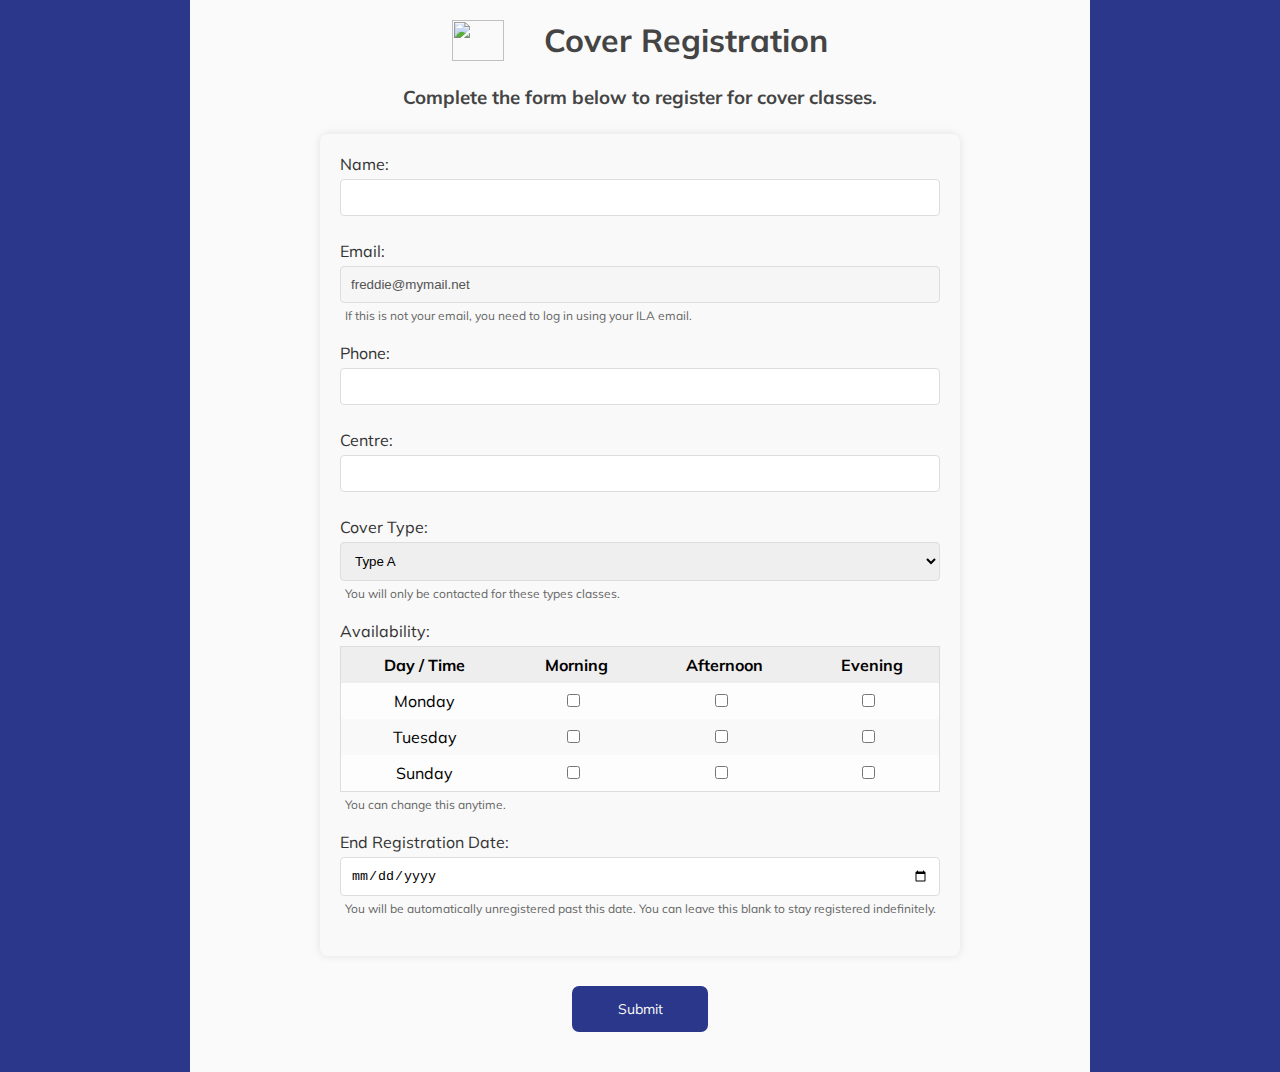
==== Index.html @ 5791f32a "v.0.0.9" ====
<!DOCTYPE html>
<html>
  <meta name="viewport" content="width=device-width, initial-scale=1">
  <head>
    <title>ILA Cover Manager</title>
    <!-- <?!= include('Stylesheet'); ?> -->
    <link rel="preconnect" href="https://fonts.googleapis.com">
    <link rel="preconnect" href="https://fonts.gstatic.com" crossorigin>
    <link href="https://fonts.googleapis.com/css2?family=Mulish:wght@300;400;700&display=swap" rel="stylesheet">
    <link rel="stylesheet" href="https://fonts.googleapis.com/css2?family=Material+Symbols+Outlined:opsz,wght,FILL,GRAD@20..48,100..700,0..1,-50..200" />
    <link rel="stylesheet" href="dev/style.css">
    
  </head>
  <body>
    <header class="header">
      <img src="https://ila.edu.vn/tieng-anh-cho-be/themes/ila-theme-2023/assets/images/logo-ila.png" alt="" width="52" height="41">        
      <h1>Cover Registration</h1>
    </header>

    <main>

      <section class="section-details nodisplay">

        <div class="details-status">
          <h3>You are currently registered for cover classes</h3>
          <h4>See the details below. You can edit or unregister at anytime.</h4>
        </div>

        <div class="details-container">
          <div class="details-row">
            <div class="details-row-title">Name</div>
            <div class="details-row-text" id="details-name"></div>
          </div>
          <div class="details-row">
            <div class="details-row-title">Email</div>
            <div class="details-row-text" id="details-email"></div>
          </div>
          <div class="details-row">
            <div class="details-row-title">Phone Number</div>
            <div class="details-row-text" id="details-phone"></div>
          </div>
          <div class="details-row">
            <div class="details-row-title">Centre</div>
            <div class="details-row-text" id="details-centre"></div>
          </div>
          <div class="details-row">
            <div class="details-row-title">Availability</div>
            <div class="details-row-text" id="details-availability-table">
              <table>
                <tr class="availability-table-row availability-table-row-header">
                    <th class="availability-table-head table-head-col1">Days</th>
                    <th class="availability-table-head">Morning</th>
                    <th class="availability-table-head">Afternoon</th>
                    <th class="availability-table-head">Evening</th>
                </tr>
                <tr id="row-monday" class="availability-table-row">
                    <td class="availability-table-row-head">Monday</td>
                    <td class="availability-table-cell"></td>
                    <td class="availability-table-cell"></td>
                    <td class="availability-table-cell"></td>
                </tr>
                <tr id="row-tuesday" class="availability-table-row">
                    <td class="availability-table-row-head">Tuesday</td>
                    <td class="availability-table-cell"></td>
                    <td class="availability-table-cell"></td>
                    <td class="availability-table-cell"></td>
                </tr>
                <tr id="row-wednesday" class="availability-table-row">
                    <td class="availability-table-row-head">Wednesday</td>
                    <td class="availability-table-cell"></td>
                    <td class="availability-table-cell"></td>
                    <td class="availability-table-cell"></td>
                </tr>
                <tr id="row-thursday" class="availability-table-row">
                    <td class="availability-table-row-head">Thursday</td>
                    <td class="availability-table-cell"></td>
                    <td class="availability-table-cell"></td>
                    <td class="availability-table-cell"></td>
                </tr>
                <tr id="row-friday" class="availability-table-row">
                    <td class="availability-table-row-head">Friday</td>
                    <td class="availability-table-cell"></td>
                    <td class="availability-table-cell"></td>
                    <td class="availability-table-cell"></td>
                </tr>
                <tr id="row-saturday" class="availability-table-row">
                    <td class="availability-table-row-head">Saturday</td>
                    <td class="availability-table-cell"></td>
                    <td class="availability-table-cell"></td>
                    <td class="availability-table-cell"></td>
                </tr>
                <tr id="row-sunday" class="availability-table-row">
                    <td class="availability-table-row-head">Sunday</td>
                    <td class="availability-table-cell"></td>
                    <td class="availability-table-cell"></td>
                    <td class="availability-table-cell"></td>
                </tr>
              </table>
            </div>
          </div>
          <div class="details-row">
            <div class="details-row-title">Type(s) of Cover</div>
            <div class="details-row-text" id="details-coverType">
              <ul id="coverType-list"></ul>
            </div>
          </div>
          <div class="details-controls">
            <button class="btn" id="btn-details-edit">Edit</button>
            <button class="btn" id="btn-details-unregister">Unregister</button>
          </div>
        </div>
      </section>

      <section class="section-unregister nodisplay">
        <h1>We're sorry to see you go.</h1>
        <h1>Please come again soon :)</h1>
        <div class="btn" id="btn-unregister-exit">
          <span class="btn-text">Home Page</span>
          <span class="material-symbols-outlined">home</span>
        </div>
      </section>

      <section class="section-signup nodisplay">
        <div class="signup-status">
          <h2>Register for cover classes here.</h2>
        </div>
        <div class="signup-instructions">
          <h3>How does it work?</h3>
          <div class="signup-instruct-container">
            <div class="signup-instruct-row">
              <div class="signup-instruct-number">1</div>
              <div class="signup-instruct-text">Enter your contact information on this site. You can specify preferences about cover classes, such as availability and the types of classes.</div>
            </div>
            <div class="signup-instruct-row">
              <div class="signup-instruct-number">2</div>
              <div class="signup-instruct-text">Our Scheduling Team will periodically contact you about cover classes that fit your preferences. There is no obligation to cover every class.</div>
            </div>
            <div class="signup-instruct-row">
              <div class="signup-instruct-number">3</div>
              <div class="signup-instruct-text">If you do accept a cover class, the Scheduler will send you the details via email.</div>
            </div>
            <div class="signup-instruct-row">
              <div class="signup-instruct-number">4</div>
              <div class="signup-instruct-text">Teach!</div>
            </div>
          </div>
        </div>
        <div class="btn btn-signup">Sign Me Up!</div>
        <div class="signup-faq-container">
          <h4>FAQs</h4>
          <div class="faq-row">
            <div class="faq-title">Are the cover classes for teachers on sick leave or annual leave?</div>
            <div class="faq-text">Both. You could be contacted in either situation. If it's for annual leave, the Scheduler might ask if you can teach several lessons. Again, there is no obligation to cover all classes.</div>
          </div>
          <div class="faq-row">
            <div class="faq-title">Do I have to accept all covers?</div>
            <div class="faq-text">No. However, if you are registered here, we ask that you accept most covers proposed to you.</div>
          </div>
          <div class="faq-row">
            <div class="faq-title">Will lesson plans be provided for me?</div>
            <div class="faq-text">In most cases, the covers are arranged in advance, so lesson plans would not be provided. For emergency covers, that Academic Team or other teachers will try to support you with a lesson plan.</div>
          </div>
        </div>
      </section>

      <section class="section-form nodisplay">
        <div class="form-status">
          <h3 class="form-status-title">Complete the form below to register for cover classes.</h3>
        </div>
        <div class="user-form-container">
          <form>
            <!-- Name Field -->
            <label for="name" id="label-name" class="user-form-label">Name:</label>
            <input type="text" id="user-form-name" class="user-form-input">       
            <span class="user-form-description"></span><br>
        
            <!-- Email Field -->
            <label for="email" id="label-email" class="user-form-label">Email:</label>
            <input type="text" id="user-form-email" class="user-form-input" disabled>       
            <span class="user-form-description">If this is not your email, you need to log in using your ILA email.</span><br>
        
            <!-- Phone Field -->
            <label for="phone" id="label-phone" class="user-form-label">Phone:</label>
            <input type="text" id="user-form-phone" class="user-form-input">       
            <span class="user-form-description"></span><br>

            <!-- Centre -->
            <label for="centre" id="label-centre" class="user-form-label">Centre:</label>
            <input type="text" id="user-form-centre" class="user-form-input">       
            <span class="user-form-description"></span><br>
        
            <!-- coverType Dropdown -->
            <label for="coverType" id="label-coverType" class="user-form-label">Cover Type:</label>
            <select id="user-form-coverType" class="user-form-input">
                <option>Type A</option>
                <option>Type B</option>
                <option>Type C</option>
            </select>            
            <span class="user-form-description">You will only be contacted for these types classes.</span><br>
        
            <!-- Availability Table -->
            <label for="coverType" id="label-coverType" class="user-form-label">Availability:</label>
            <table id="user-form-availability" class="user-form-input">
                <tr>
                    <th>Day / Time</th>
                    <th>Morning</th>
                    <th>Afternoon</th>
                    <th>Evening</th>
                </tr>
                <tr>
                    <td>Monday</td>
                    <td><input type="checkbox" id="mondayMorning"></td>
                    <td><input type="checkbox" id="mondayAfternoon"></td>
                    <td><input type="checkbox" id="mondayEvening"></td>
                </tr>
                <tr>
                    <td>Tuesday</td>
                    <td><input type="checkbox" id="tuesdayMorning"></td>
                    <td><input type="checkbox" id="tuesdayAfternoon"></td>
                    <td><input type="checkbox" id="tuesdayEvening"></td>
                </tr>
                <tr>
                    <td>Sunday</td>
                    <td><input type="checkbox" id="sundayMorning"></td>
                    <td><input type="checkbox" id="sundayAfternoon"></td>
                    <td><input type="checkbox" id="sundayEvening"></td>
                </tr>
            </table>       
            <span class="user-form-description">You can change this anytime.</span><br>

            <!-- endDate Field -->
            <label for="endDate" id="label-endDate" class="user-form-label">End Registration Date:</label>
            <input type="date" id="user-form-endDate" class="user-form-input">       
            <span class="user-form-description">You will be automatically unregistered past this date. You can leave this blank to stay registered indefinitely.</span><br>
        
          </form>
          <div class="btn btn-submit" id="user-form-submit">Submit</div>
        </div>
      </section>

      <section class="section-status nodisplay">
        <h1>This is the status page</h1>
      </section>
      
  
      <section class="section-loader">
        <div class="loader-text">
          <h3>Loading...</h3>
          <h3>This should only take a few seconds.</h3>
        </div>
        <div class="loader"></div>
      </section>

      <section class="section-dev nodisplay">
        <button onclick="getData()">Get Data</button>
        <button onclick="setData()">Set Data</button>
      </section>

    </main>
    
    <!-- <?!= include('Script'); ?> -->
    <script src="dev/script.js"></script>
  </body>
</html>
---- dev/style.css ----
:root {
    --color-ila: #2b378b;
}

.none {
    outline: 3px solid yellow;
}


/***********************************************/
/**      CLASSES: general classes              */
/***********************************************/
h1, h2, h3, h4, h5, h6, p, span {
    text-align: center;
    margin: 5px 0;
    color: #333;
}

h1, h2, h3, h4, h5, h6 {
    color: #444;
}

th, td {
    padding: 0 5px;
}

section { 
    width: 100%;
    padding: 0 20px;
}


.material-symbols-outlined {
  font-variation-settings:
  'FILL' 0,
  'wght' 400,
  'GRAD' 0,
  'opsz' 24;
  margin: 0;
  vertical-align: middle;
}

.btn {    
    display: flex;
    justify-content: center;
    align-items: center;
    height: 40px;
    width: 130px;
    margin: 0 20px;
    padding: 3px;
    background-color: var(--color-ila);
    border-radius: 7px;
    border: none;
    font-size: 14px;
    color: #F9F9F9;
    cursor: pointer;
}

.btn > span {
    color: #F9F9F9;
}

.btn > * {
    margin: 5px;
}

.btn:hover {
    box-shadow: 0 0 2px 0px darkblue;
    background-color: darkblue;
}



/***********************************************/
/**         BODY, MAIN, AND HEADER             */
/***********************************************/

body {
    display: grid;
    grid-template-rows: 80px 1fr;
    height: 100vh;
    margin: 0;
    padding: 0 5px;
    background-color: var(--color-ila);
    box-sizing: border-box;
    font-family: 'Mulish', 'Trebuchet MS', 'Lucida Sans Unicode', 'Lucida Grande', 'Lucida Sans', Arial, sans-serif;
}

header, main {
    display: flex;
    justify-content: center;
    width: 100%;
    height: 100%;
    max-width: 900px;
    margin: 0 auto;
    background-color: #FAFAFA;
}

/***********************************************/
/**             HEADER                         */
/***********************************************/
header {
    align-items: center;
}
header * {
    margin: 0 20px;
}

/***********************************************/
/**             Section: SIGNUP                */
/***********************************************/
.section-signup {
    display: flex;
    flex-direction: column;
    align-items: center;
}

.signup-instructions {
    display: flex;
    flex-direction: column;
    align-items: start;
    margin-top: 30px;
}

.signup-instructions h3 { 
    margin: 0 0 0px 20px;
    font-size: 1.3rem;
}

.signup-instruct-row {
    display: flex;
    margin: 35px;
    align-items: center;
    font-size: 1.15rem;
}

.signup-instruct-number {
    display: flex;
    align-items: center;
    justify-content: center;
    flex-shrink: 0;
    height: 35px;
    width: 35px;
    margin: 0 20px 0 0;
    padding: 5px;
    border-radius: 50%;
    background-color: #199319;
    color: #F0F0F0;
    font-size: 1.2rem;
    font-weight: bold;
    box-shadow: 0 0 7px -3px #666;
}

.signup-instruct-text {
    flex-basis: fit-content;
    flex-shrink: 1;
}

.btn-signup {
    width: 160px;
    margin-top: 20px;
    background-color: green;
    font-size: 1rem;
}

.btn-signup:hover {
    background-color: rgb(7, 150, 7);
}

.signup-faq-container {
    margin: 25px;
}

.signup-faq-container > h4 {
    text-align: left;
    font-size: 1.1rem;
}

.faq-row {
    margin: 15px 0;
}

.faq-title {
    font-weight: bold;
}


/***********************************************/
/**             Section: DETAIL                */
/***********************************************/

.details-container { 
    margin: 25px 20px 10px 20px;
    padding: 15px;
    border: 1px solid #ccc;
    border-radius: 10px;
    box-shadow: 0 0 4px -2px #999;
}

.details-row { margin-top: 10px; }
.details-row-title { font-weight: bold; }
.details-row-text { 
    font-size: 0.9rem; 
    min-height: 1.1rem;
}

/*******   AVAILABILITY TABLE    *******/
#details-availability-table {
    display: flex;
    justify-content: center;
    margin: 15px 0;
}

#details-availability-table table {
    width: 100%;
    max-width: 700px;
    border-spacing: 0px;
}

#details-availability-table th,
#details-availability-table td {
    border: 1px solid #ddd;
}

.table-head-col1 {
    text-align: left;
}

.availability-table-row-header {
    background-color: #d5e8d2;
}

.availability-table-row:not(:first-child) {
    height: 30px;
}

.availability-table-cell {
    text-align: center;
}

.details-controls {
    display: flex;
    width: 100%;
    justify-content: center;
    margin: 20px 0;
}

#btn-details-unregister {
    background-color: #ba2f26;
}
#btn-details-unregister:hover {
    background-color: #db392d;
    box-shadow: 0 0 2px 0 #db392d;
}

#btn-details-edit {
    background-color: #64656f;
}
#btn-details-edit:hover {
    background-color: #7c7d8a;
    box-shadow: 0 0 2px 0px #7c7d8a;
}


/***********************************************/
/**          Section: FORM                     */
/***********************************************/

.user-form-container {
    display: flex;
    flex-direction: column;
    align-items: center;
}

/* Base styling for the form */
form {
    width: 100%;
    max-width: 600px;
    margin: 20px auto;
    padding: 20px;
    background-color: #f9f9f9;
    border-radius: 8px;
    box-shadow: 0 0 8px rgba(0, 0, 0, 0.1);
}

/* Styling for labels */
.user-form-label {
    display: block;
    margin-bottom: 5px;
    font-size: 16px;
    color: #333;
}

/* Common styling for all input fields */
.user-form-input {
    width: 100%;
    padding: 10px;
    border: 1px solid #ddd;
    border-radius: 4px;
    box-sizing: border-box;
}

/* Style for description text below the select input */
.user-form-description {
    display: block;
    margin: 5px 0 0px 5px;
    text-align: left;
    font-size: 12px; 
    color: #666;
}



/* Specific styling for checkboxes within the table */
#user-form-availability input[type="checkbox"] {
    margin-right: 10px;
    cursor: pointer;
}

/* Table styling */
#user-form-availability {
    width: 100%;
    border-collapse: collapse;
}

#user-form-availability th, #user-form-availability td {
    text-align: center;
    padding: 8px;
}

#user-form-availability th {
    background-color: #eee;
}

#user-form-availability tr:nth-child(even) {
    background-color: #fdfdfd;
}

#user-form-availability > tr > td:nth-child(1) {
    background-color: #16bc16;
}

#user-form-submit {
    margin: 10px 0 40px 0;
}








/***********************************************/
/**             Section: UNREGISTER            */
/***********************************************/
.section-unregister {
    display: flex;
    flex-direction: column;
    align-items: center;
    margin-top: 100px;
}

.section-unregister .btn {
    width: 150px;
    margin-top: 100px; 
}

/***********************************************/
/**             Section: LOADER                */
/***********************************************/
.section-loader {
    display: flex;
    flex-direction: column;
    justify-content: center;
    align-items: center;
}

.section-loader * {
    margin: 5px 0;
    text-align: center;
}

.loader {
    margin: 10px;
    border: 5px solid #f3f3f3; /* Light grey border */
    border-top: 5px solid #3498db; /* Blue border */
    border-radius: 50%;
    width: 40px;
    height: 40px;
    animation: spin 2s linear infinite;
}

@keyframes spin {
    0% { transform: rotate(0deg); }
    100% { transform: rotate(360deg); }
}



/***********************************************/
/**   CLASSES: overriding all other classes    */
/***********************************************/
.nodisplay {
    display: none;
}



/***********************************************/
/**                 RESPONSIVE                 */
/***********************************************/

@media (max-width: 400px) {
    .header, .main {
      padding: 0 20px;
    }
  }
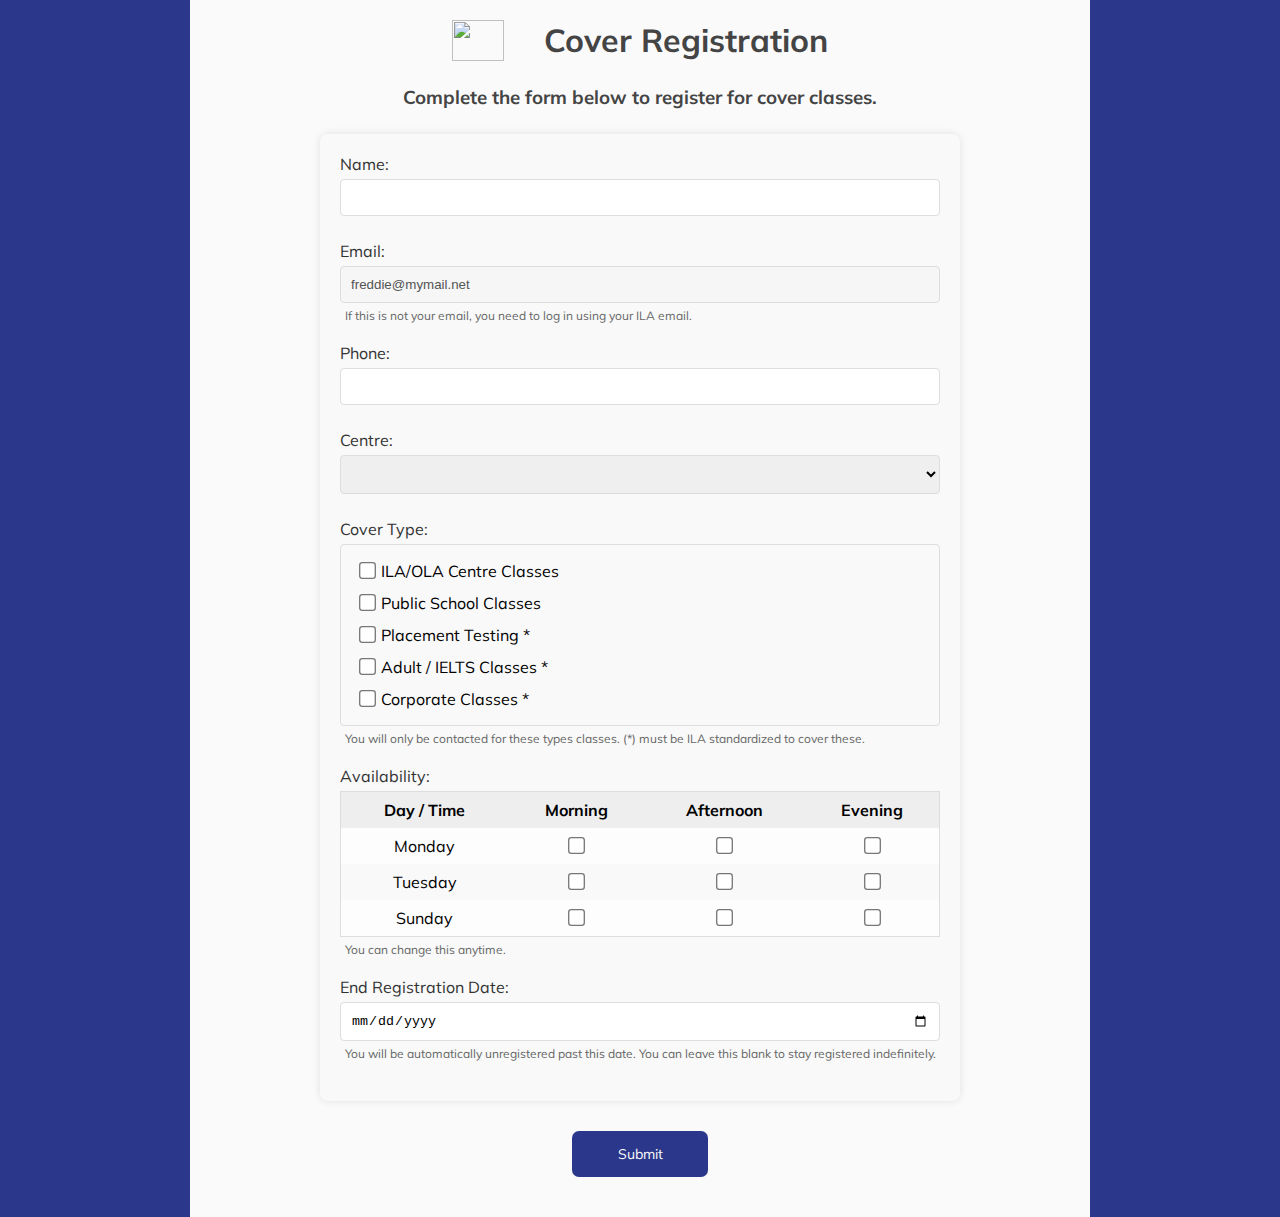
==== commit 733d0cdc: "v0.0.10" ====
--- a/Index.html
+++ b/Index.html
@@ -186,17 +186,36 @@
 
             <!-- Centre -->
             <label for="centre" id="label-centre" class="user-form-label">Centre:</label>
-            <input type="text" id="user-form-centre" class="user-form-input">       
+            <select type="text" id="user-form-centre" class="user-form-input">
+              <option selected></option>
+            </select>       
             <span class="user-form-description"></span><br>
         
             <!-- coverType Dropdown -->
             <label for="coverType" id="label-coverType" class="user-form-label">Cover Type:</label>
-            <select id="user-form-coverType" class="user-form-input">
-                <option>Type A</option>
-                <option>Type B</option>
-                <option>Type C</option>
-            </select>            
-            <span class="user-form-description">You will only be contacted for these types classes.</span><br>
+            <div id="user-form-coverType" class="user-form-input">
+              <div class="coverType-check-group">
+                <input type="checkbox" id='centre-classes' class="coverType-check">
+                <label for="centre-classes">ILA/OLA Centre Classes</label>
+              </div>
+              <div class="coverType-check-group">
+                <input type="checkbox" id='public-classes' class="coverType-check">
+                <label for="public-classes">Public School Classes</label>
+              </div>
+              <div class="coverType-check-group">
+                <input type="checkbox" id='pt-classes' class="coverType-check">
+                <label for="pt-classes">Placement Testing *</label>
+              </div>
+              <div class="coverType-check-group">
+                <input type="checkbox" id='ea-classes' class="coverType-check">
+                <label for="ea-classes">Adult / IELTS Classes *</label>
+              </div>
+              <div class="coverType-check-group">
+                <input type="checkbox" id='corp-classes' class="coverType-check">
+                <label for="corp-classes">Corporate Classes *</label>
+              </div>
+            </div>            
+            <span class="user-form-description">You will only be contacted for these types classes. (*) must be ILA standardized to cover these.</span><br>
         
             <!-- Availability Table -->
             <label for="coverType" id="label-coverType" class="user-form-label">Availability:</label>
--- a/dev/style.css
+++ b/dev/style.css
@@ -309,12 +309,17 @@
     color: #666;
 }
 
-
+.user-form-coverType {
+    background-color: #fbfbfb;
+}
+.coverType-check-group {
+    padding: 6px;
+}
 
 /* Specific styling for checkboxes within the table */
-#user-form-availability input[type="checkbox"] {
-    margin-right: 10px;
+input[type="checkbox"] {
     cursor: pointer;
+    transform: scale(1.3);
 }
 
 /* Table styling */
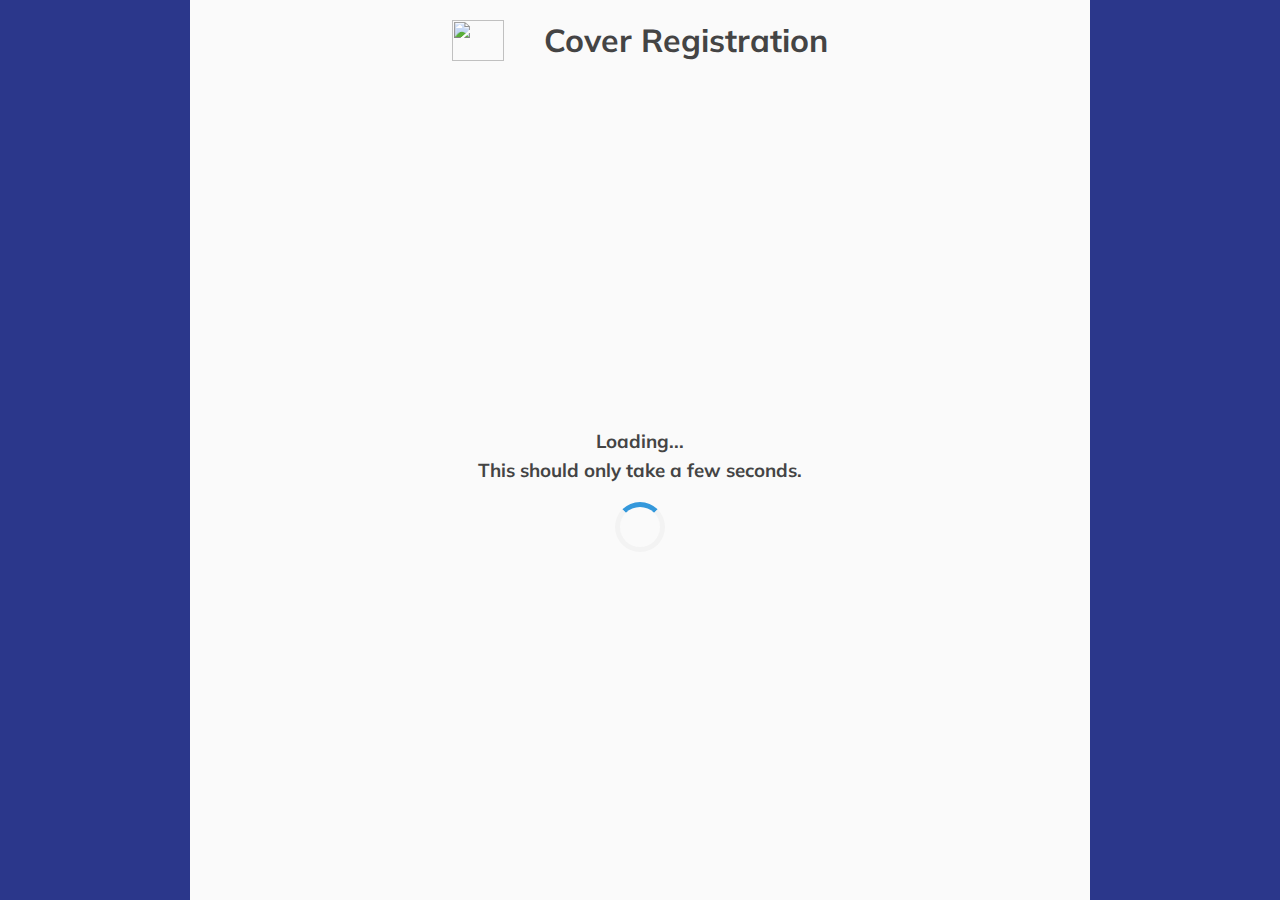
==== commit 18ee6267: "v0.0.11" ====
--- a/Index.html
+++ b/Index.html
@@ -22,8 +22,8 @@
       <section class="section-details nodisplay">
 
         <div class="details-status">
-          <h3>You are currently registered for cover classes</h3>
-          <h4>See the details below. You can edit or unregister at anytime.</h4>
+          <h3 id="details-status-title">Congrats! You are currently registered for cover classes</h3>
+          <h4 id="details-status-subtitle">See the details below. You can edit or unregister at anytime.</h4>
         </div>
 
         <div class="details-container">
@@ -239,6 +239,30 @@
                     <td><input type="checkbox" id="tuesdayEvening"></td>
                 </tr>
                 <tr>
+                    <td>Wednesday</td>
+                    <td><input type="checkbox" id="wednesdayMorning"></td>
+                    <td><input type="checkbox" id="wednesdayAfternoon"></td>
+                    <td><input type="checkbox" id="wednesdayEvening"></td>
+                </tr>
+                <tr>
+                    <td>Thursday</td>
+                    <td><input type="checkbox" id="thursdayMorning"></td>
+                    <td><input type="checkbox" id="thursdayAfternoon"></td>
+                    <td><input type="checkbox" id="thursdayEvening"></td>
+                </tr>
+                <tr>
+                    <td>Friday</td>
+                    <td><input type="checkbox" id="fridayMorning"></td>
+                    <td><input type="checkbox" id="fridayAfternoon"></td>
+                    <td><input type="checkbox" id="fridayEvening"></td>
+                </tr>
+                <tr>
+                    <td>Saturday</td>
+                    <td><input type="checkbox" id="saturdayMorning"></td>   
+                    <td><input type="checkbox" id="saturdayAfternoon"></td>
+                    <td><input type="checkbox" id="saturdayEvening"></td>
+                </tr>
+                <tr>
                     <td>Sunday</td>
                     <td><input type="checkbox" id="sundayMorning"></td>
                     <td><input type="checkbox" id="sundayAfternoon"></td>
@@ -264,8 +288,8 @@
   
       <section class="section-loader">
         <div class="loader-text">
-          <h3>Loading...</h3>
-          <h3>This should only take a few seconds.</h3>
+          <h3 id="loader-title">Loading...</h3>
+          <h3 id="loader-subtitle">This should only take a few seconds.</h3>
         </div>
         <div class="loader"></div>
       </section>
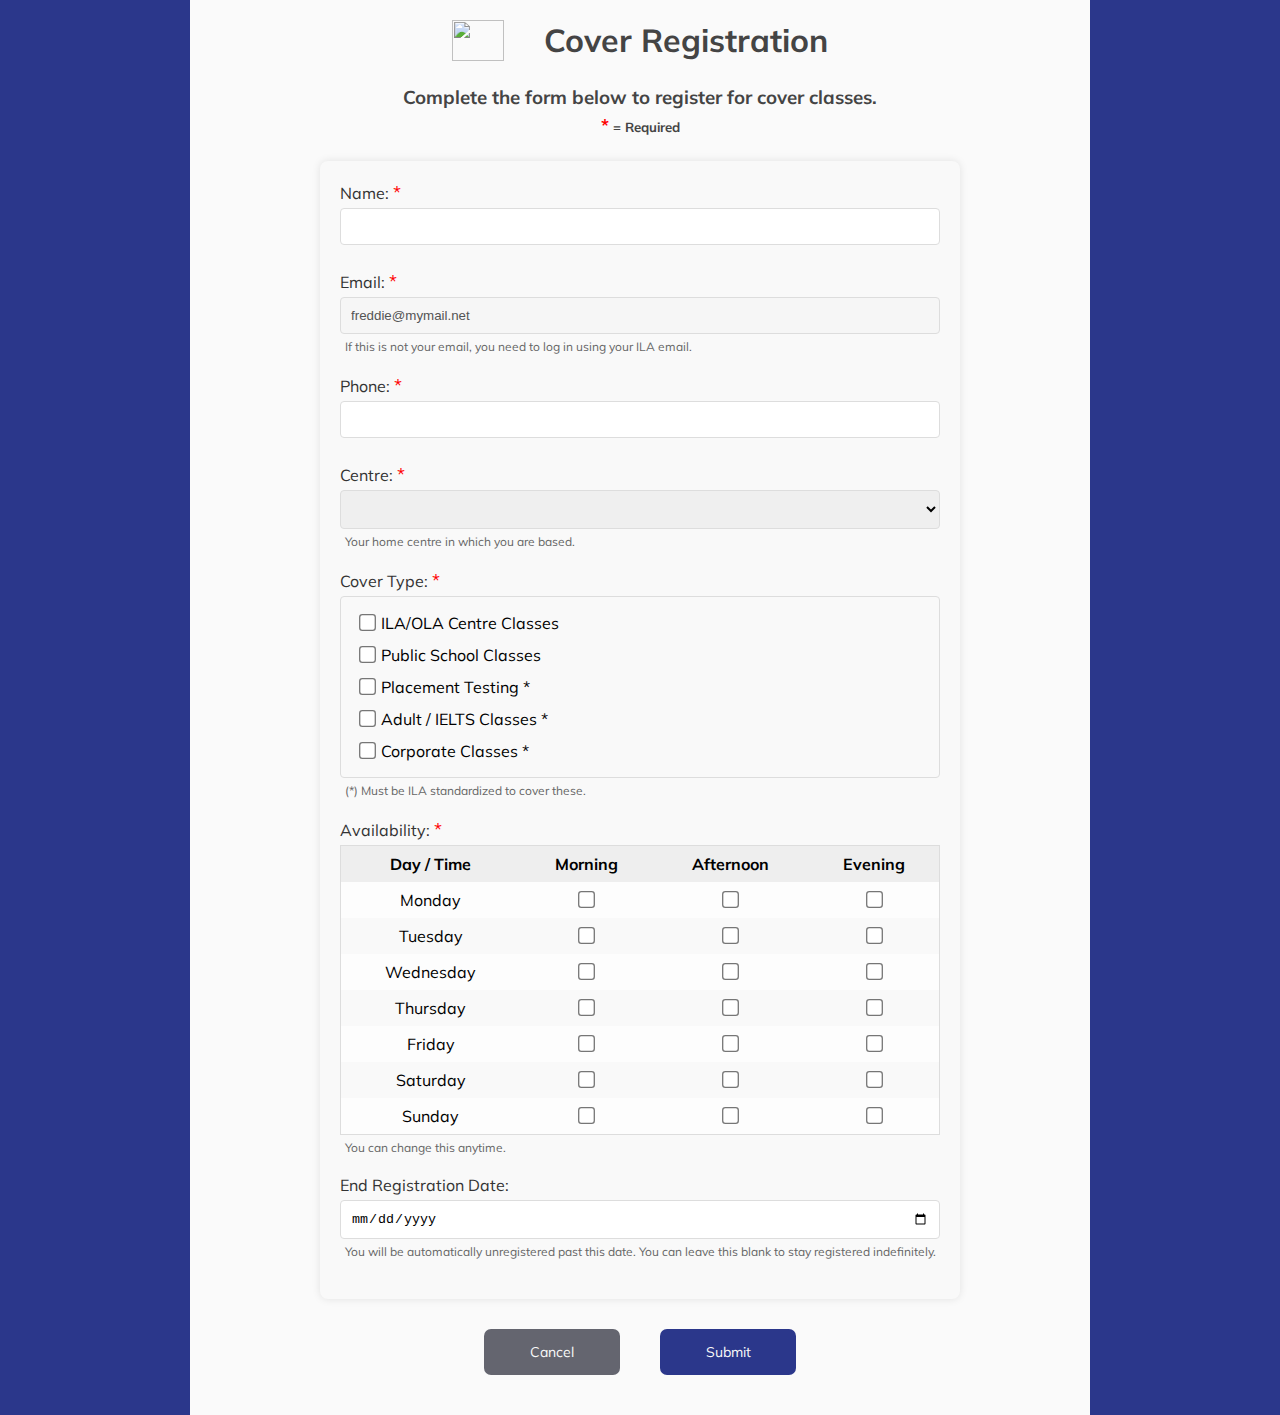
==== commit 4ea04106: "v.0.012" ====
--- a/Index.html
+++ b/Index.html
@@ -17,7 +17,181 @@
       <h1>Cover Registration</h1>
     </header>
 
-    <main>
+    <main>     
+      <section class="section-signup nodisplay">
+        <div class="signup-status">
+          <h2 id="signup-status-title">You are currently not registered for cover classes. Register here!</h2>
+        </div>
+        <div class="signup-instructions">
+          <h3>How does it work?</h3>
+          <div class="signup-instruct-container">
+            <div class="signup-instruct-row">
+              <div class="signup-instruct-number">1</div>
+              <div class="signup-instruct-text">Enter your contact information on this site. You can specify preferences about cover classes, such as availability and the types of classes.</div>
+            </div>
+            <div class="signup-instruct-row">
+              <div class="signup-instruct-number">2</div>
+              <div class="signup-instruct-text">Our Scheduling Team will periodically contact you about cover classes that fit your preferences. There is no obligation to cover every class.</div>
+            </div>
+            <div class="signup-instruct-row">
+              <div class="signup-instruct-number">3</div>
+              <div class="signup-instruct-text">If you do accept a cover class, the Scheduler will send you the details via email.</div>
+            </div>
+            <div class="signup-instruct-row">
+              <div class="signup-instruct-number">4</div>
+              <div class="signup-instruct-text">Teach!</div>
+            </div>
+          </div>
+        </div>
+        <div class="btn btn-signup">Sign Me Up!</div>
+        <div class="signup-faq-container">
+          <h4>FAQs</h4>
+          <div class="faq-row">
+            <div class="faq-title">Are the cover classes for teachers on sick leave or annual leave?</div>
+            <div class="faq-text">Both. You could be contacted in either situation. If it's for annual leave, the Scheduler might ask if you can teach several lessons. Again, there is no obligation to cover all classes.</div>
+          </div>
+          <div class="faq-row">
+            <div class="faq-title">Do I have to accept all covers?</div>
+            <div class="faq-text">No. However, if you are registered here, we ask that you accept <i>most</i> covers offered to you. If you are unable to many cover classes, we would need to remove you from the registration list.</div>
+          </div>
+          <div class="faq-row">
+            <div class="faq-title">Will lesson plans be provided for me?</div>
+            <div class="faq-text">In most cases, the covers are arranged in advance, so lesson plans would not be provided. For emergency covers, that Academic Team or other teachers will try to support you with a lesson plan.</div>
+          </div>
+        </div>
+      </section>
+
+      <section class="section-form nodisplay">
+        <div class="form-status">
+          <h3 class="form-status-title">Complete the form below to register for cover classes.</h3>
+          <h5><span class="required-asteriks">*</span> = Required</h5>
+        </div>
+        <div class="user-form-container">
+          <form>                      
+          <h5 id="form-title-error" class="nodisplay">There are some entries that need your attention.</h5>
+            <!-- Name Field -->
+            <div>
+              <label for="user-form-name" id="label-name" class="user-form-label">Name:</label>
+              <span class="required-asteriks">*</span>
+            </div>
+            <input type="text" id="user-form-name" class="user-form-input">       
+            <span class="user-form-description"></span><br>
+        
+            <!-- Email Field -->
+            <label for="user-form-email" id="label-email" class="user-form-label">Email:</label>
+            <span class="required-asteriks">*</span>
+            <input type="text" id="user-form-email" class="user-form-input" disabled>       
+            <span class="user-form-description">If this is not your email, you need to log in using your ILA email.</span><br>
+        
+            <!-- Phone Field -->
+            <label for="user-form-phone" id="label-phone" class="user-form-label">Phone:</label>
+            <span class="required-asteriks">*</span>
+            <input type="text" id="user-form-phone" class="user-form-input">       
+            <span class="user-form-description"></span><br>
+
+            <!-- Centre -->
+            <label for="user-form-centre" id="label-centre" class="user-form-label">Centre:</label>
+            <span class="required-asteriks">*</span>
+            <select type="text" id="user-form-centre" class="user-form-input">
+              <option selected></option>
+            </select>       
+            <span class="user-form-description">Your home centre in which you are based.</span><br>
+        
+            <!-- coverType Options -->
+            <div id="label-coverType" class="user-form-label div-label">Cover Type:</div>
+            <span class="required-asteriks">*</span>
+            <div id="user-form-coverType" class="user-form-input">
+              <div class="coverType-check-group">
+                <input type="checkbox" id='centre-classes' class="coverType-check">
+                <label for="centre-classes">ILA/OLA Centre Classes</label>
+              </div>
+              <div class="coverType-check-group">
+                <input type="checkbox" id='public-classes' class="coverType-check">
+                <label for="public-classes">Public School Classes</label>
+              </div>
+              <div class="coverType-check-group">
+                <input type="checkbox" id='pt-classes' class="coverType-check">
+                <label for="pt-classes">Placement Testing *</label>
+              </div>
+              <div class="coverType-check-group">
+                <input type="checkbox" id='ea-classes' class="coverType-check">
+                <label for="ea-classes">Adult / IELTS Classes *</label>
+              </div>
+              <div class="coverType-check-group">
+                <input type="checkbox" id='corp-classes' class="coverType-check">
+                <label for="corp-classes">Corporate Classes *</label>
+              </div>
+            </div>            
+            <span class="user-form-description">(*) Must be ILA standardized to cover these.</span><br>
+        
+            <!-- Availability Table -->
+            <div id="label-coverType" class="user-form-label div-label">Availability:</div>
+            <span class="required-asteriks">*</span>
+            <table id="user-form-availability" class="user-form-input">
+                <tr>
+                    <th>Day / Time</th>
+                    <th>Morning</th>
+                    <th>Afternoon</th>
+                    <th>Evening</th>
+                </tr>
+                <tr>
+                    <td>Monday</td>
+                    <td><input type="checkbox" id="mondayMorning"></td>
+                    <td><input type="checkbox" id="mondayAfternoon"></td>
+                    <td><input type="checkbox" id="mondayEvening"></td>
+                </tr>
+                <tr>
+                    <td>Tuesday</td>
+                    <td><input type="checkbox" id="tuesdayMorning"></td>
+                    <td><input type="checkbox" id="tuesdayAfternoon"></td>
+                    <td><input type="checkbox" id="tuesdayEvening"></td>
+                </tr>
+                <tr>
+                    <td>Wednesday</td>
+                    <td><input type="checkbox" id="wednesdayMorning"></td>
+                    <td><input type="checkbox" id="wednesdayAfternoon"></td>
+                    <td><input type="checkbox" id="wednesdayEvening"></td>
+                </tr>
+                <tr>
+                    <td>Thursday</td>
+                    <td><input type="checkbox" id="thursdayMorning"></td>
+                    <td><input type="checkbox" id="thursdayAfternoon"></td>
+                    <td><input type="checkbox" id="thursdayEvening"></td>
+                </tr>
+                <tr>
+                    <td>Friday</td>
+                    <td><input type="checkbox" id="fridayMorning"></td>
+                    <td><input type="checkbox" id="fridayAfternoon"></td>
+                    <td><input type="checkbox" id="fridayEvening"></td>
+                </tr>
+                <tr>
+                    <td>Saturday</td>
+                    <td><input type="checkbox" id="saturdayMorning"></td>   
+                    <td><input type="checkbox" id="saturdayAfternoon"></td>
+                    <td><input type="checkbox" id="saturdayEvening"></td>
+                </tr>
+                <tr>
+                    <td>Sunday</td>
+                    <td><input type="checkbox" id="sundayMorning"></td>
+                    <td><input type="checkbox" id="sundayAfternoon"></td>
+                    <td><input type="checkbox" id="sundayEvening"></td>
+                </tr>
+            </table>       
+            <span class="user-form-description">You can change this anytime.</span><br>
+
+            <!-- endDate Field -->
+            <label for="user-form-endDate" id="label-endDate" class="user-form-label">End Registration Date:</label>
+            <input type="date" id="user-form-endDate" class="user-form-input">       
+            <span class="user-form-description">You will be automatically unregistered past this date. You can leave this blank to stay registered indefinitely.</span><br>
+        
+          </form>
+          <div class="form-controls">
+            <div class="btn btn-cancel" id="user-form-cancel">Cancel</div>
+            <div class="btn btn-submit" id="user-form-submit">Submit</div>
+          </div>
+        </div>
+      </section>
+
 
       <section class="section-details nodisplay">
 
@@ -104,6 +278,10 @@
               <ul id="coverType-list"></ul>
             </div>
           </div>
+          <div class="details-row details-endDate-row">
+            <div class="details-row-title">End Date:&nbsp;</div>
+            <div class="details-row-text" id="details-endDate"></div>
+          </div>
           <div class="details-controls">
             <button class="btn" id="btn-details-edit">Edit</button>
             <button class="btn" id="btn-details-unregister">Unregister</button>
@@ -112,172 +290,11 @@
       </section>
 
       <section class="section-unregister nodisplay">
-        <h1>We're sorry to see you go.</h1>
-        <h1>Please come again soon :)</h1>
+        <h1>Saying goodbye is never easy.</h1>
+        <h1>We hope you come back soon :)</h1>
         <div class="btn" id="btn-unregister-exit">
           <span class="btn-text">Home Page</span>
           <span class="material-symbols-outlined">home</span>
-        </div>
-      </section>
-
-      <section class="section-signup nodisplay">
-        <div class="signup-status">
-          <h2>Register for cover classes here.</h2>
-        </div>
-        <div class="signup-instructions">
-          <h3>How does it work?</h3>
-          <div class="signup-instruct-container">
-            <div class="signup-instruct-row">
-              <div class="signup-instruct-number">1</div>
-              <div class="signup-instruct-text">Enter your contact information on this site. You can specify preferences about cover classes, such as availability and the types of classes.</div>
-            </div>
-            <div class="signup-instruct-row">
-              <div class="signup-instruct-number">2</div>
-              <div class="signup-instruct-text">Our Scheduling Team will periodically contact you about cover classes that fit your preferences. There is no obligation to cover every class.</div>
-            </div>
-            <div class="signup-instruct-row">
-              <div class="signup-instruct-number">3</div>
-              <div class="signup-instruct-text">If you do accept a cover class, the Scheduler will send you the details via email.</div>
-            </div>
-            <div class="signup-instruct-row">
-              <div class="signup-instruct-number">4</div>
-              <div class="signup-instruct-text">Teach!</div>
-            </div>
-          </div>
-        </div>
-        <div class="btn btn-signup">Sign Me Up!</div>
-        <div class="signup-faq-container">
-          <h4>FAQs</h4>
-          <div class="faq-row">
-            <div class="faq-title">Are the cover classes for teachers on sick leave or annual leave?</div>
-            <div class="faq-text">Both. You could be contacted in either situation. If it's for annual leave, the Scheduler might ask if you can teach several lessons. Again, there is no obligation to cover all classes.</div>
-          </div>
-          <div class="faq-row">
-            <div class="faq-title">Do I have to accept all covers?</div>
-            <div class="faq-text">No. However, if you are registered here, we ask that you accept most covers proposed to you.</div>
-          </div>
-          <div class="faq-row">
-            <div class="faq-title">Will lesson plans be provided for me?</div>
-            <div class="faq-text">In most cases, the covers are arranged in advance, so lesson plans would not be provided. For emergency covers, that Academic Team or other teachers will try to support you with a lesson plan.</div>
-          </div>
-        </div>
-      </section>
-
-      <section class="section-form nodisplay">
-        <div class="form-status">
-          <h3 class="form-status-title">Complete the form below to register for cover classes.</h3>
-        </div>
-        <div class="user-form-container">
-          <form>
-            <!-- Name Field -->
-            <label for="name" id="label-name" class="user-form-label">Name:</label>
-            <input type="text" id="user-form-name" class="user-form-input">       
-            <span class="user-form-description"></span><br>
-        
-            <!-- Email Field -->
-            <label for="email" id="label-email" class="user-form-label">Email:</label>
-            <input type="text" id="user-form-email" class="user-form-input" disabled>       
-            <span class="user-form-description">If this is not your email, you need to log in using your ILA email.</span><br>
-        
-            <!-- Phone Field -->
-            <label for="phone" id="label-phone" class="user-form-label">Phone:</label>
-            <input type="text" id="user-form-phone" class="user-form-input">       
-            <span class="user-form-description"></span><br>
-
-            <!-- Centre -->
-            <label for="centre" id="label-centre" class="user-form-label">Centre:</label>
-            <select type="text" id="user-form-centre" class="user-form-input">
-              <option selected></option>
-            </select>       
-            <span class="user-form-description"></span><br>
-        
-            <!-- coverType Dropdown -->
-            <label for="coverType" id="label-coverType" class="user-form-label">Cover Type:</label>
-            <div id="user-form-coverType" class="user-form-input">
-              <div class="coverType-check-group">
-                <input type="checkbox" id='centre-classes' class="coverType-check">
-                <label for="centre-classes">ILA/OLA Centre Classes</label>
-              </div>
-              <div class="coverType-check-group">
-                <input type="checkbox" id='public-classes' class="coverType-check">
-                <label for="public-classes">Public School Classes</label>
-              </div>
-              <div class="coverType-check-group">
-                <input type="checkbox" id='pt-classes' class="coverType-check">
-                <label for="pt-classes">Placement Testing *</label>
-              </div>
-              <div class="coverType-check-group">
-                <input type="checkbox" id='ea-classes' class="coverType-check">
-                <label for="ea-classes">Adult / IELTS Classes *</label>
-              </div>
-              <div class="coverType-check-group">
-                <input type="checkbox" id='corp-classes' class="coverType-check">
-                <label for="corp-classes">Corporate Classes *</label>
-              </div>
-            </div>            
-            <span class="user-form-description">You will only be contacted for these types classes. (*) must be ILA standardized to cover these.</span><br>
-        
-            <!-- Availability Table -->
-            <label for="coverType" id="label-coverType" class="user-form-label">Availability:</label>
-            <table id="user-form-availability" class="user-form-input">
-                <tr>
-                    <th>Day / Time</th>
-                    <th>Morning</th>
-                    <th>Afternoon</th>
-                    <th>Evening</th>
-                </tr>
-                <tr>
-                    <td>Monday</td>
-                    <td><input type="checkbox" id="mondayMorning"></td>
-                    <td><input type="checkbox" id="mondayAfternoon"></td>
-                    <td><input type="checkbox" id="mondayEvening"></td>
-                </tr>
-                <tr>
-                    <td>Tuesday</td>
-                    <td><input type="checkbox" id="tuesdayMorning"></td>
-                    <td><input type="checkbox" id="tuesdayAfternoon"></td>
-                    <td><input type="checkbox" id="tuesdayEvening"></td>
-                </tr>
-                <tr>
-                    <td>Wednesday</td>
-                    <td><input type="checkbox" id="wednesdayMorning"></td>
-                    <td><input type="checkbox" id="wednesdayAfternoon"></td>
-                    <td><input type="checkbox" id="wednesdayEvening"></td>
-                </tr>
-                <tr>
-                    <td>Thursday</td>
-                    <td><input type="checkbox" id="thursdayMorning"></td>
-                    <td><input type="checkbox" id="thursdayAfternoon"></td>
-                    <td><input type="checkbox" id="thursdayEvening"></td>
-                </tr>
-                <tr>
-                    <td>Friday</td>
-                    <td><input type="checkbox" id="fridayMorning"></td>
-                    <td><input type="checkbox" id="fridayAfternoon"></td>
-                    <td><input type="checkbox" id="fridayEvening"></td>
-                </tr>
-                <tr>
-                    <td>Saturday</td>
-                    <td><input type="checkbox" id="saturdayMorning"></td>   
-                    <td><input type="checkbox" id="saturdayAfternoon"></td>
-                    <td><input type="checkbox" id="saturdayEvening"></td>
-                </tr>
-                <tr>
-                    <td>Sunday</td>
-                    <td><input type="checkbox" id="sundayMorning"></td>
-                    <td><input type="checkbox" id="sundayAfternoon"></td>
-                    <td><input type="checkbox" id="sundayEvening"></td>
-                </tr>
-            </table>       
-            <span class="user-form-description">You can change this anytime.</span><br>
-
-            <!-- endDate Field -->
-            <label for="endDate" id="label-endDate" class="user-form-label">End Registration Date:</label>
-            <input type="date" id="user-form-endDate" class="user-form-input">       
-            <span class="user-form-description">You will be automatically unregistered past this date. You can leave this blank to stay registered indefinitely.</span><br>
-        
-          </form>
-          <div class="btn btn-submit" id="user-form-submit">Submit</div>
         </div>
       </section>
 
--- a/dev/style.css
+++ b/dev/style.css
@@ -238,6 +238,11 @@
     text-align: center;
 }
 
+.details-endDate-row {
+    display: flex;
+    align-items: flex-end;
+}
+
 .details-controls {
     display: flex;
     width: 100%;
@@ -253,10 +258,10 @@
     box-shadow: 0 0 2px 0 #db392d;
 }
 
-#btn-details-edit {
+#btn-details-edit, #user-form-cancel {
     background-color: #64656f;
 }
-#btn-details-edit:hover {
+#btn-details-edit:hover, #user-form-cancel:hover {
     background-color: #7c7d8a;
     box-shadow: 0 0 2px 0px #7c7d8a;
 }
@@ -283,9 +288,10 @@
     box-shadow: 0 0 8px rgba(0, 0, 0, 0.1);
 }
 
+
 /* Styling for labels */
 .user-form-label {
-    display: block;
+    display: inline-block;
     margin-bottom: 5px;
     font-size: 16px;
     color: #333;
@@ -316,6 +322,12 @@
     padding: 6px;
 }
 
+.required-asteriks {
+    font-size: 1.1rem;
+    color: red;
+}
+
+
 /* Specific styling for checkboxes within the table */
 input[type="checkbox"] {
     cursor: pointer;
@@ -345,9 +357,29 @@
     background-color: #16bc16;
 }
 
-#user-form-submit {
+#user-form-submit, #user-form-edit {
+}
+
+.form-controls {
+    display: flex;
+    align-items: center;
     margin: 10px 0 40px 0;
 }
+
+/*  Form Validation */
+#form-title-error {
+    padding: 3px 0;
+    margin-bottom: 10px;
+    background-color: #f9a8a8;
+    border-radius: 4px;
+}
+
+.invalidInput {
+    border: 1px solid #e42e2e;
+}
+
+
+
 
 
 
@@ -417,7 +449,5 @@
 /***********************************************/
 
 @media (max-width: 400px) {
-    .header, .main {
-      padding: 0 20px;
-    }
+    
   }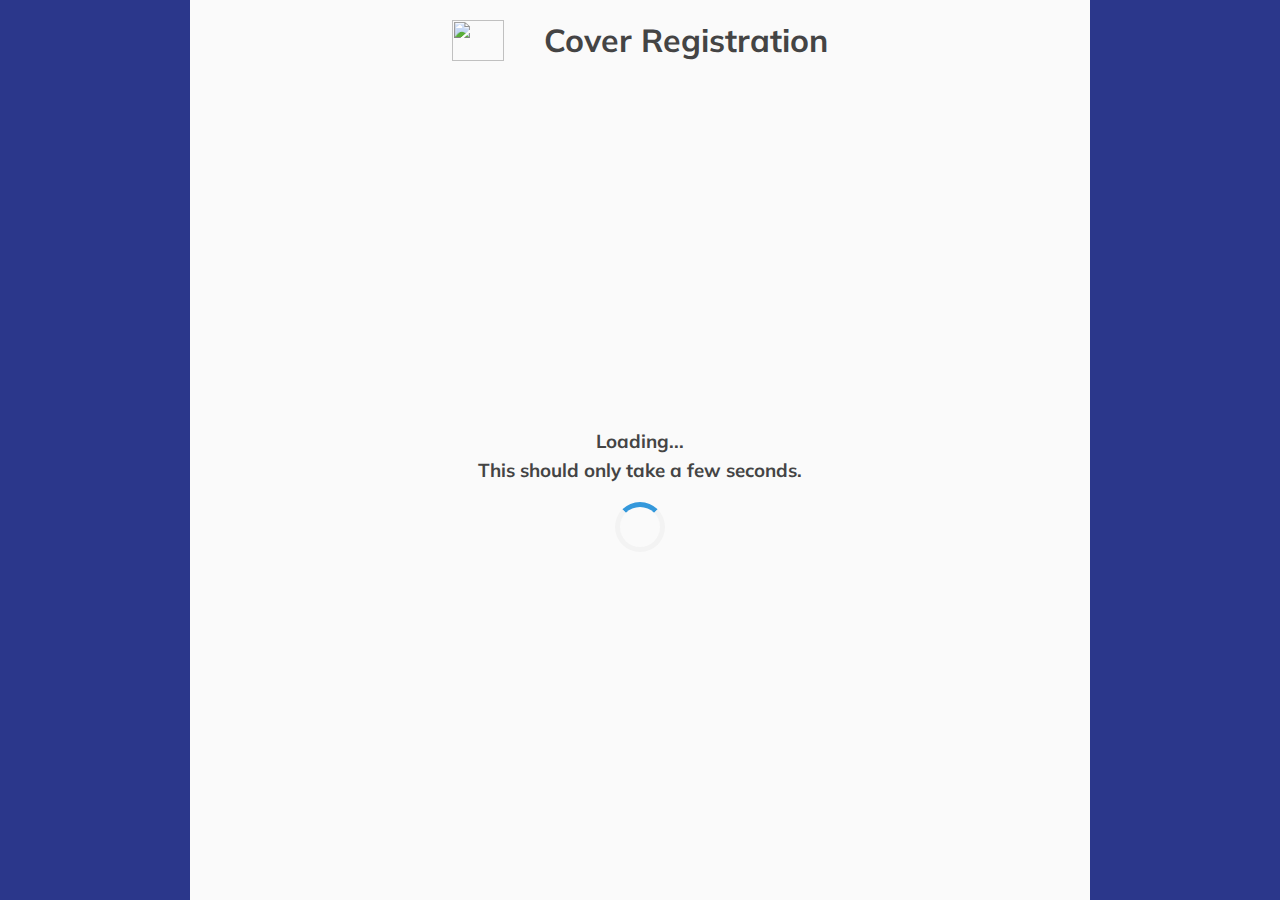
==== commit f4e47e19: "v0.0.13" ====
--- a/Index.html
+++ b/Index.html
@@ -20,7 +20,7 @@
     <main>     
       <section class="section-signup nodisplay">
         <div class="signup-status">
-          <h2 id="signup-status-title">You are currently not registered for cover classes. Register here!</h2>
+          <h3 id="signup-status-title">You are currently not registered for cover classes. Register here!</h3>
         </div>
         <div class="signup-instructions">
           <h3>How does it work?</h3>
@@ -81,7 +81,7 @@
             <label for="user-form-email" id="label-email" class="user-form-label">Email:</label>
             <span class="required-asteriks">*</span>
             <input type="text" id="user-form-email" class="user-form-input" disabled>       
-            <span class="user-form-description">If this is not your email, you need to log in using your ILA email.</span><br>
+            <span class="user-form-description">If this is not your email, please log out and log in again with your ILA account.</span><br>
         
             <!-- Phone Field -->
             <label for="user-form-phone" id="label-phone" class="user-form-label">Phone:</label>
--- a/dev/style.css
+++ b/dev/style.css
@@ -80,7 +80,7 @@
     grid-template-rows: 80px 1fr;
     height: 100vh;
     margin: 0;
-    padding: 0 5px;
+    padding: 0;
     background-color: var(--color-ila);
     box-sizing: border-box;
     font-family: 'Mulish', 'Trebuchet MS', 'Lucida Sans Unicode', 'Lucida Grande', 'Lucida Sans', Arial, sans-serif;
@@ -124,14 +124,14 @@
 
 .signup-instructions h3 { 
     margin: 0 0 0px 20px;
-    font-size: 1.3rem;
+    font-size: 1.15rem;
 }
 
 .signup-instruct-row {
     display: flex;
     margin: 35px;
     align-items: center;
-    font-size: 1.15rem;
+    font-size: 1rem;
 }
 
 .signup-instruct-number {
@@ -139,14 +139,14 @@
     align-items: center;
     justify-content: center;
     flex-shrink: 0;
-    height: 35px;
-    width: 35px;
-    margin: 0 20px 0 0;
+    height: 30px;
+    width: 30px;
+    margin: 0 15px 0 0;
     padding: 5px;
     border-radius: 50%;
     background-color: #199319;
     color: #F0F0F0;
-    font-size: 1.2rem;
+    font-size: 1.1rem;
     font-weight: bold;
     box-shadow: 0 0 7px -3px #666;
 }
@@ -173,7 +173,7 @@
 
 .signup-faq-container > h4 {
     text-align: left;
-    font-size: 1.1rem;
+    font-size: 1rem;
 }
 
 .faq-row {
@@ -184,87 +184,10 @@
     font-weight: bold;
 }
 
-
-/***********************************************/
-/**             Section: DETAIL                */
-/***********************************************/
-
-.details-container { 
-    margin: 25px 20px 10px 20px;
-    padding: 15px;
-    border: 1px solid #ccc;
-    border-radius: 10px;
-    box-shadow: 0 0 4px -2px #999;
-}
-
-.details-row { margin-top: 10px; }
-.details-row-title { font-weight: bold; }
-.details-row-text { 
-    font-size: 0.9rem; 
-    min-height: 1.1rem;
-}
-
-/*******   AVAILABILITY TABLE    *******/
-#details-availability-table {
-    display: flex;
-    justify-content: center;
-    margin: 15px 0;
-}
-
-#details-availability-table table {
-    width: 100%;
-    max-width: 700px;
-    border-spacing: 0px;
-}
-
-#details-availability-table th,
-#details-availability-table td {
-    border: 1px solid #ddd;
-}
-
-.table-head-col1 {
-    text-align: left;
-}
-
-.availability-table-row-header {
-    background-color: #d5e8d2;
-}
-
-.availability-table-row:not(:first-child) {
-    height: 30px;
-}
-
-.availability-table-cell {
-    text-align: center;
-}
-
-.details-endDate-row {
-    display: flex;
-    align-items: flex-end;
-}
-
-.details-controls {
-    display: flex;
-    width: 100%;
-    justify-content: center;
-    margin: 20px 0;
-}
-
-#btn-details-unregister {
-    background-color: #ba2f26;
-}
-#btn-details-unregister:hover {
-    background-color: #db392d;
-    box-shadow: 0 0 2px 0 #db392d;
-}
-
-#btn-details-edit, #user-form-cancel {
-    background-color: #64656f;
-}
-#btn-details-edit:hover, #user-form-cancel:hover {
-    background-color: #7c7d8a;
-    box-shadow: 0 0 2px 0px #7c7d8a;
-}
+.faq-text {
+    font-size: 0.9rem;
+}
+
 
 
 /***********************************************/
@@ -279,9 +202,8 @@
 
 /* Base styling for the form */
 form {
-    width: 100%;
     max-width: 600px;
-    margin: 20px auto;
+    margin: 10px auto;
     padding: 20px;
     background-color: #f9f9f9;
     border-radius: 8px;
@@ -293,7 +215,7 @@
 .user-form-label {
     display: inline-block;
     margin-bottom: 5px;
-    font-size: 16px;
+    font-size: 1rem;
     color: #333;
 }
 
@@ -327,11 +249,14 @@
     color: red;
 }
 
+.coverType-check-group > label {
+    cursor:pointer;
+}
 
 /* Specific styling for checkboxes within the table */
 input[type="checkbox"] {
     cursor: pointer;
-    transform: scale(1.3);
+    transform: scale(1.5);
 }
 
 /* Table styling */
@@ -382,6 +307,87 @@
 
 
 
+/***********************************************/
+/**             Section: DETAIL                */
+/***********************************************/
+
+.details-container { 
+    margin: 25px 20px 10px 20px;
+    padding: 15px;
+    border: 1px solid #ccc;
+    border-radius: 10px;
+    box-shadow: 0 0 4px -2px #999;
+}
+
+.details-row { margin-top: 10px; }
+.details-row-title { font-weight: bold; }
+.details-row-text { 
+    font-size: 0.9rem; 
+    min-height: 1.1rem;
+}
+
+/*******   AVAILABILITY TABLE    *******/
+#details-availability-table {
+    display: flex;
+    justify-content: center;
+    margin: 15px 0;
+}
+
+#details-availability-table table {
+    width: 100%;
+    max-width: 700px;
+    border-spacing: 0px;
+}
+
+#details-availability-table th,
+#details-availability-table td {
+    border: 1px solid #ddd;
+}
+
+.table-head-col1 {
+    text-align: left;
+}
+
+.availability-table-row-header {
+    background-color: #d5e8d2;
+}
+
+.availability-table-row:not(:first-child) {
+    height: 30px;
+}
+
+.availability-table-cell {
+    text-align: center;
+}
+
+.details-endDate-row {
+    display: flex;
+    align-items: flex-end;
+}
+
+.details-controls {
+    display: flex;
+    width: 100%;
+    justify-content: center;
+    margin: 20px 0;
+}
+
+#btn-details-unregister {
+    background-color: #ba2f26;
+}
+#btn-details-unregister:hover {
+    background-color: #db392d;
+    box-shadow: 0 0 2px 0 #db392d;
+}
+
+#btn-details-edit, #user-form-cancel {
+    background-color: #64656f;
+}
+#btn-details-edit:hover, #user-form-cancel:hover {
+    background-color: #7c7d8a;
+    box-shadow: 0 0 2px 0px #7c7d8a;
+}
+
 
 
 
@@ -402,6 +408,8 @@
     width: 150px;
     margin-top: 100px; 
 }
+
+
 
 /***********************************************/
 /**             Section: LOADER                */
@@ -448,6 +456,98 @@
 /**                 RESPONSIVE                 */
 /***********************************************/
 
-@media (max-width: 400px) {
-    
-  }+@media only screen and (max-width: 960px) {
+    body {
+        padding: 0;
+        margin: 0;
+    }
+    /* section {
+        background-color: rgb(255, 190, 190);
+    } */
+}
+
+
+@media only screen and (max-width: 600px) {
+    /* Empty styles for 960px and below */
+    header { font-size: 0.8rem; }
+    /* section {
+        background-color: rgb(187, 255, 187);
+    } */
+
+    /**** SECTION: Signup  ****/
+    .signup-instruct-row {
+        margin: 20px 10px;
+    }
+    .signup-instruct-number {
+        height: 20px;
+        width: 20px;
+        margin: 0 7px 0 0;
+    }
+    .signup-faq-container {
+        margin: 25px 10px;
+    }
+
+    /**** SECTION: Details *****/
+    .details-container {
+        margin: 25px 0 10px 0;
+    }
+}
+
+
+@media only screen and (max-width: 480px) {
+    html { font-size: 92.5%; }
+    /* Empty styles for 960px and below */
+
+    .btn {
+        height: 30px;
+        width: 100px;
+        margin: 0 15px;
+    }
+    section {
+        padding: 0 10px;
+        /* background-color: rgb(227, 180, 254); */
+    }
+
+    /***** SECTION: Form *****/
+    form {
+        border: none;
+        border-radius: 0px;
+        padding: 20px 10px;
+        margin: 0px auto 10px auto;
+        box-shadow: none;
+        background-color: #fafafa;
+    }
+
+    form * {
+        font-size: 93% !important;
+    }
+
+    /***** SECTION: Details *****/
+    .details-container {
+        padding: 15px 5px;
+        border: none;
+        border-radius: 3px;
+        box-shadow: none;
+        background-color: #FEFEFE;
+    }
+    #details-availability-table {
+        font-size: 80%;
+    }
+    #details-availability-table .material-symbols-outlined {
+        font-size: 18px;
+    }
+
+    /***** SECTION: Unregister ******/
+    .section-unregister h1 {
+        font-size: 1.3rem;
+    }
+
+}
+
+
+@media only screen and (max-width: 320px) {
+    /* Empty styles for 960px and below */
+    /* section {
+        background-color: rgb(248, 248, 185);
+    } */
+}
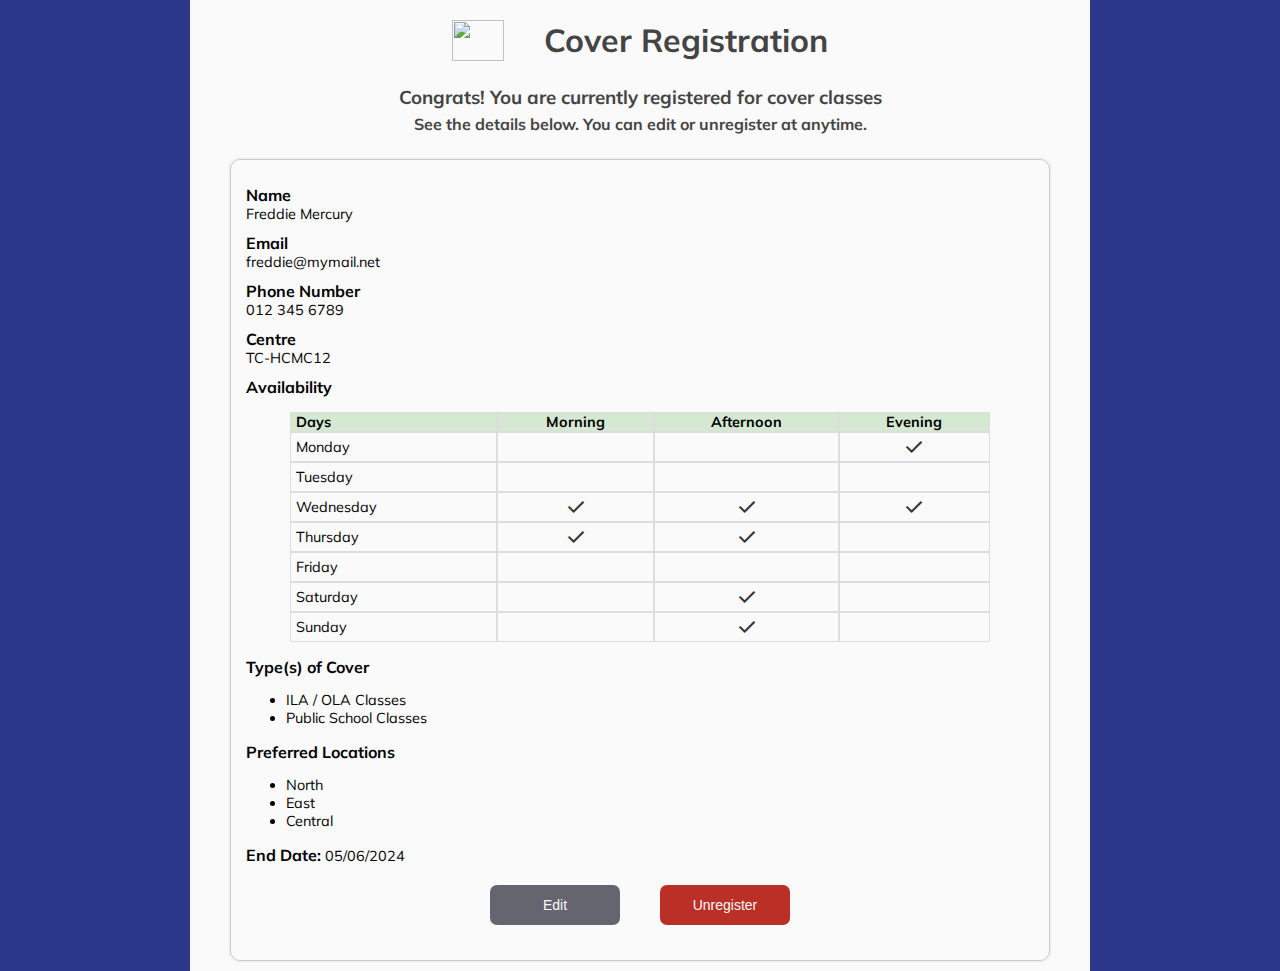
==== commit 31bf6532: "v0.0.13" ====
--- a/Index.html
+++ b/Index.html
@@ -18,6 +18,9 @@
     </header>
 
     <main>     
+
+      <!---------------------------------------  SIGNUP  -------------------------------------------->
+
       <section class="section-signup nodisplay">
         <div class="signup-status">
           <h3 id="signup-status-title">You are currently not registered for cover classes. Register here!</h3>
@@ -60,6 +63,8 @@
           </div>
         </div>
       </section>
+
+        <!--------------------------------------- FORM  -------------------------------------------->
 
       <section class="section-form nodisplay">
         <div class="form-status">
@@ -179,10 +184,38 @@
             </table>       
             <span class="user-form-description">You can change this anytime.</span><br>
 
+            <!-- Locations Options -->
+            <div id="label-locations" class="user-form-label div-label">Preferred Locations (<a href="https://drive.google.com/file/d/1Kfr8iceGPF43TdQVhYZaf9hOWY8qprkz/view?usp=drive_link" target="_blank">map</a>):
+            </div>
+            <span class="required-asteriks">*</span>
+            <div id="user-form-locations" class="user-form-input">
+              <div class="locations-check-group">
+                <input type="checkbox" id='north' class="locations-check">
+                <label for="north">North</label>
+              </div>
+              <div class="locations-check-group">
+                <input type="checkbox" id='east' class="locations-check">
+                <label for="east">East</label>
+              </div>
+              <div class="locations-check-group">
+                <input type="checkbox" id='south' class="locations-check">
+                <label for="south">South</label>
+              </div>
+              <div class="locations-check-group">
+                <input type="checkbox" id='west' class="locations-check">
+                <label for="west">West</label>
+              </div>
+              <div class="locations-check-group">
+                <input type="checkbox" id='central' class="locations-check">
+                <label for="central">Central</label>
+              </div>
+            </div>            
+            <span class="user-form-description">Increase your opportunity for cover by selecting multiple or all locations.</span><br>
+
             <!-- endDate Field -->
             <label for="user-form-endDate" id="label-endDate" class="user-form-label">End Registration Date:</label>
             <input type="date" id="user-form-endDate" class="user-form-input">       
-            <span class="user-form-description">You will be automatically unregistered past this date. You can leave this blank to stay registered indefinitely.</span><br>
+            <span class="user-form-description">You will be automatically unregistered past this date. You can leave this blank to always stay registered.</span><br>
         
           </form>
           <div class="form-controls">
@@ -192,6 +225,7 @@
         </div>
       </section>
 
+      <!--------------------------------------- DETAILS  -------------------------------------------->
 
       <section class="section-details nodisplay">
 
@@ -278,6 +312,12 @@
               <ul id="coverType-list"></ul>
             </div>
           </div>
+          <div class="details-row">
+            <div class="details-row-title">Preferred Locations</div>
+            <div class="details-row-text" id="details-locations">
+              <ul id="locations-list"></ul>
+            </div>
+          </div>
           <div class="details-row details-endDate-row">
             <div class="details-row-title">End Date:&nbsp;</div>
             <div class="details-row-text" id="details-endDate"></div>
@@ -288,6 +328,8 @@
           </div>
         </div>
       </section>
+
+      <!--------------------------------------- UNREGISTER  -------------------------------------------->
 
       <section class="section-unregister nodisplay">
         <h1>Saying goodbye is never easy.</h1>
@@ -298,10 +340,13 @@
         </div>
       </section>
 
+      <!--------------------------------------- STATUS (DELETE)  -------------------------------------------->
+
       <section class="section-status nodisplay">
         <h1>This is the status page</h1>
       </section>
       
+      <!--------------------------------------- LOADER -------------------------------------------->
   
       <section class="section-loader">
         <div class="loader-text">
@@ -310,6 +355,8 @@
         </div>
         <div class="loader"></div>
       </section>
+
+      <!--------------------------------------- DEV ONLY -------------------------------------------->
 
       <section class="section-dev nodisplay">
         <button onclick="getData()">Get Data</button>
--- a/dev/style.css
+++ b/dev/style.css
@@ -237,10 +237,10 @@
     color: #666;
 }
 
-.user-form-coverType {
+#user-form-coverType, #user-form-locations {
     background-color: #fbfbfb;
 }
-.coverType-check-group {
+.coverType-check-group, .locations-check-group {
     padding: 6px;
 }
 
@@ -249,7 +249,8 @@
     color: red;
 }
 
-.coverType-check-group > label {
+.coverType-check-group > label,
+.locations-check-group > label {
     cursor:pointer;
 }
 
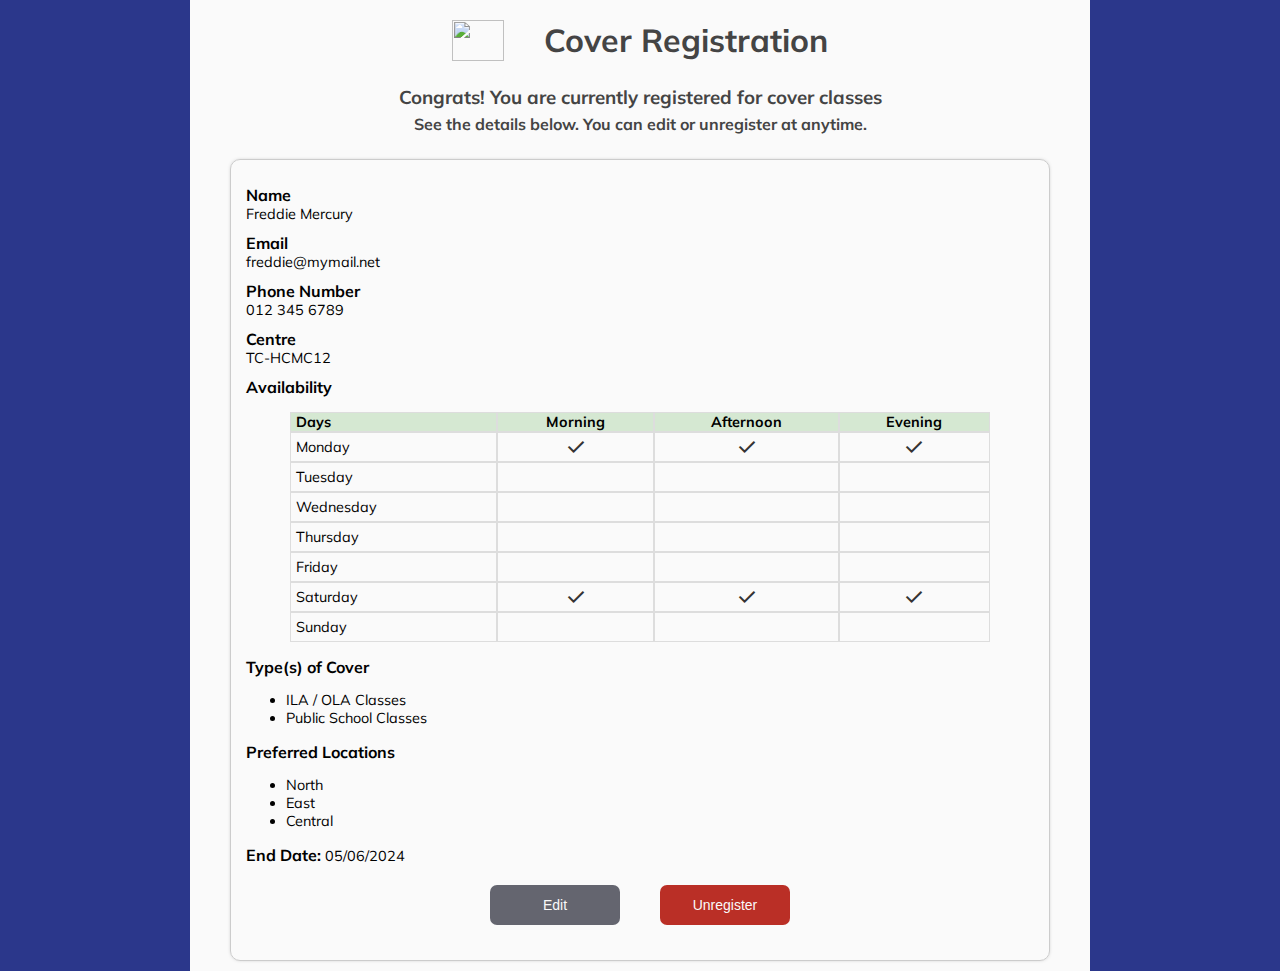
==== commit 77de5aa0: "test" ====
--- a/Index.html
+++ b/Index.html
@@ -3,12 +3,13 @@
   <meta name="viewport" content="width=device-width, initial-scale=1">
   <head>
     <title>ILA Cover Manager</title>
-    <!-- <?!= include('Stylesheet'); ?> -->
     <link rel="preconnect" href="https://fonts.googleapis.com">
     <link rel="preconnect" href="https://fonts.gstatic.com" crossorigin>
     <link href="https://fonts.googleapis.com/css2?family=Mulish:wght@300;400;700&display=swap" rel="stylesheet">
     <link rel="stylesheet" href="https://fonts.googleapis.com/css2?family=Material+Symbols+Outlined:opsz,wght,FILL,GRAD@20..48,100..700,0..1,-50..200" />
-    <link rel="stylesheet" href="dev/style.css">
+
+    <link rel="stylesheet" href="dev/style.css">    
+    <!-- <?!= include('Stylesheet'); ?> -->
     
   </head>
   <body>
@@ -363,10 +364,11 @@
         <button onclick="setData()">Set Data</button>
       </section>
 
-    </main>
+    </main>    
     
+    <script src="dev/script.js"></script>
     <!-- <?!= include('Script'); ?> -->
-    <script src="dev/script.js"></script>
+    
   </body>
 </html>
 
